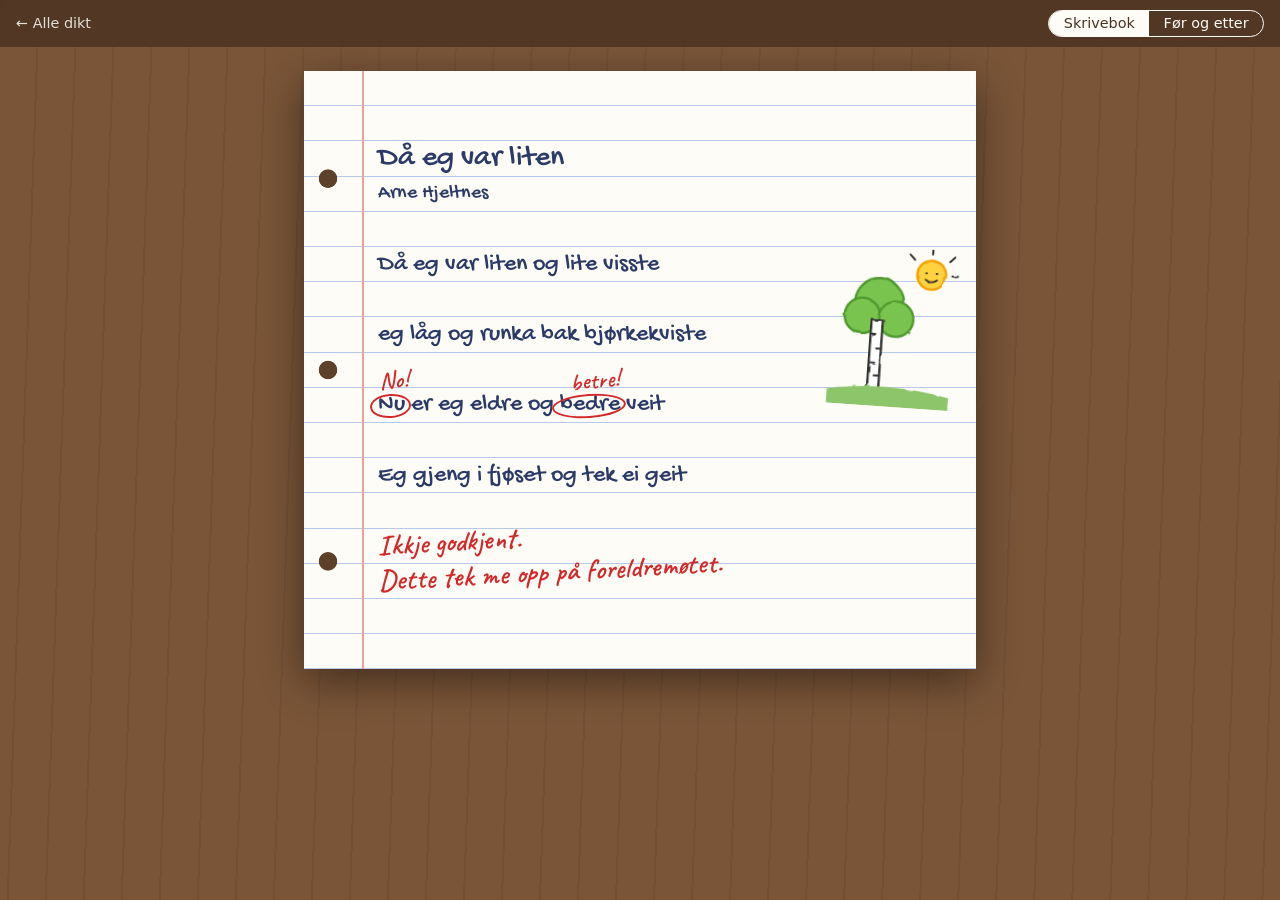
==== dikt/da-eg-var-liten/index.html @ f1be2819 "Alle dikt i ein smekk!" ====
<!doctype html>
<html lang="nn" data-visning="skrivebok">
<head>
  <meta charset="utf-8">
  <meta name="viewport" content="width=device-width, initial-scale=1">
  <title>Då eg var liten og lite visste... – Arne Hjeltnes</title>
  <link rel="preconnect" href="https://fonts.googleapis.com">
  <link rel="preconnect" href="https://fonts.gstatic.com" crossorigin>
  <link href="https://fonts.googleapis.com/css2?family=Caveat:wght@600&family=Gochi+Hand&family=Zilla+Slab:wght@400;700&display=swap" rel="stylesheet">
  <link rel="stylesheet" href="style.css">
  <script>
    document.documentElement.classList.add("js");
    try {
      if (localStorage.getItem("liten-visning") === "glidar") document.documentElement.dataset.visning = "glidar";
    } catch {}
  </script>
  <script src="script.js" defer></script>
</head>
<body>
  <nav class="topplinje">
    <a class="tilbake" href="../../">← Alle dikt</a>
    <div class="veljar" role="group" aria-label="Visning">
      <button type="button" data-vel="skrivebok" aria-pressed="true">Skrivebok</button>
      <button type="button" data-vel="glidar" aria-pressed="false">Før og etter</button>
    </div>
  </nav>

  <main class="ark">
    <header class="hovud">
      <h1>Då eg var liten</h1>
      <p class="forfatter">Arne Hjeltnes</p>
    </header>

    <!-- Barneteikning i margen på skrivebokssida -->
    <svg class="krusedull" viewBox="0 0 160 200" aria-hidden="true">
      <defs>
        <filter id="fargeblyant-liten">
          <feTurbulence type="fractalNoise" baseFrequency="0.06" numOctaves="2" seed="2" result="stoy"/>
          <feDisplacementMap in="SourceGraphic" in2="stoy" scale="3"/>
        </filter>
      </defs>
      <g filter="url(#fargeblyant-liten)">
        <circle class="dull-sol" cx="125" cy="32" r="18"/>
        <path class="dull-strek" d="M125 6 V0 M147 14 L153 8 M151 32 H158 M103 14 L97 8"/>
        <path class="dull-strek" d="M118 30 h1 M131 30 h1 M118 38 Q125 44 132 38"/>
        <circle class="dull-krone" cx="62" cy="70" r="30"/>
        <circle class="dull-krone" cx="42" cy="88" r="22"/>
        <circle class="dull-krone" cx="84" cy="90" r="22"/>
        <rect class="dull-stamme" x="54" y="92" width="14" height="88"/>
        <path class="dull-strek" d="M54 110 h6 M62 128 h6 M54 146 h7 M61 162 h7"/>
        <path class="dull-gras" d="M4 182 Q 80 168 156 184 L156 200 L4 200 Z"/>
      </g>
    </svg>

    <div class="scene" style="--pos: 100%">
      <div class="panel panel-da">
        <svg class="bilete" viewBox="0 0 800 500" preserveAspectRatio="xMidYMid slice" aria-hidden="true">
          <defs>
            <filter id="fargeblyant">
              <feTurbulence type="fractalNoise" baseFrequency="0.035" numOctaves="2" seed="4" result="stoy"/>
              <feDisplacementMap in="SourceGraphic" in2="stoy" scale="6"/>
            </filter>
          </defs>
          <rect width="800" height="500" fill="#fffdf4"/>
          <g filter="url(#fargeblyant)">
            <rect class="da-himmel" x="-10" y="-10" width="820" height="390"/>
            <circle class="dull-sol" cx="560" cy="90" r="46"/>
            <path class="dull-strek tjukk" d="M560 22 V4 M614 44 L630 28 M626 92 H646 M506 44 L490 28 M614 140 L630 156 M506 140 L490 156"/>
            <path class="dull-strek tjukk" d="M544 84 h2 M574 84 h2 M542 104 Q560 120 578 104"/>
            <path class="da-sky" d="M120 360 q-30 0 -30 -26 q0 -26 30 -24 q10 -26 40 -16 q30 -14 46 14 q30 2 26 30 q-4 22 -30 22 Z" transform="translate(500 -240)"/>
            <path class="dull-gras" d="M-10 380 Q 200 330 420 370 T 820 360 L 820 510 L -10 510 Z"/>

            <rect class="dull-stamme" x="318" y="200" width="24" height="190"/>
            <path class="dull-strek tjukk" d="M318 230 h10 M332 262 h10 M318 300 h12 M330 336 h12"/>
            <circle class="dull-krone" cx="330" cy="170" r="62"/>
            <circle class="dull-krone" cx="286" cy="208" r="40"/>
            <circle class="dull-krone" cx="376" cy="206" r="42"/>

            <rect class="dull-stamme" x="458" y="230" width="20" height="160"/>
            <path class="dull-strek tjukk" d="M458 262 h9 M469 296 h9 M458 330 h10"/>
            <circle class="dull-krone" cx="468" cy="206" r="50"/>
            <circle class="dull-krone" cx="434" cy="236" r="32"/>
            <circle class="dull-krone" cx="504" cy="234" r="34"/>

            <!-- Bjørkekvistar -->
            <circle class="da-busk" cx="190" cy="390" r="44"/>
            <circle class="da-busk" cx="240" cy="380" r="36"/>
            <circle class="da-busk" cx="150" cy="404" r="30"/>

            <circle class="da-blom" cx="420" cy="430" r="8"/>
            <circle class="da-blom" cx="560" cy="414" r="8"/>
            <circle class="da-blom gul" cx="620" cy="446" r="8"/>
            <circle class="da-blom gul" cx="90" cy="452" r="8"/>
          </g>
        </svg>
        <p class="del del-da">
          <span class="linje">Då eg var liten og lite visste</span>
          <span class="linje">eg låg og runka bak bjørkekviste</span>
        </p>
      </div>

      <div class="panel panel-no">
        <svg class="bilete" viewBox="0 0 800 500" preserveAspectRatio="xMidYMid slice" aria-hidden="true">
          <defs>
            <linearGradient id="kveldshimmel" x1="0" y1="0" x2="0" y2="1">
              <stop offset="0" stop-color="#1f1733"/>
              <stop offset="0.5" stop-color="#6b3355"/>
              <stop offset="0.78" stop-color="#d9784f"/>
            </linearGradient>
          </defs>
          <rect width="800" height="500" fill="url(#kveldshimmel)"/>
          <circle cx="620" cy="80" r="22" fill="#f6ecd2"/>
          <g class="stjerner">
            <circle cx="120" cy="50" r="1.6"/>
            <circle cx="220" cy="100" r="1.2"/>
            <circle cx="460" cy="40" r="1.4"/>
            <circle cx="700" cy="140" r="1.2"/>
            <circle cx="340" cy="70" r="1"/>
          </g>
          <path d="M0 380 Q 300 350 800 372 L800 500 L0 500 Z" fill="#26301e"/>

          <!-- Fjøset -->
          <path d="M240 250 L380 160 L520 250 Z" fill="#2e2a2a"/>
          <rect x="256" y="248" width="248" height="140" fill="#9e2b25"/>
          <path d="M256 248 H504" stroke="#f2ede4" stroke-width="5"/>
          <rect x="366" y="194" width="28" height="26" fill="#f2ede4"/>
          <rect x="370" y="198" width="20" height="18" fill="#f3c46b"/>
          <rect x="430" y="280" width="44" height="34" fill="#f3c46b" stroke="#f2ede4" stroke-width="4"/>
          <!-- Fjøsdøra, halvopen -->
          <rect x="290" y="290" width="70" height="98" fill="#1b1414"/>
          <rect x="360" y="290" width="40" height="98" fill="#9e2b25" stroke="#f2ede4" stroke-width="4"/>
          <path d="M360 290 L400 388 M400 290 L360 388" stroke="#f2ede4" stroke-width="4"/>

          <!-- Geita som kikar ut -->
          <g class="geit">
            <path class="geit-horn" d="M318 322 Q 306 296 296 300 M334 322 Q 340 296 352 298"/>
            <ellipse class="geit-ore" cx="304" cy="334" rx="12" ry="5" transform="rotate(20 304 334)"/>
            <ellipse class="geit-ore" cx="350" cy="334" rx="12" ry="5" transform="rotate(-20 350 334)"/>
            <ellipse class="geit-hovud" cx="327" cy="345" rx="20" ry="26"/>
            <g class="geit-auge">
              <ellipse cx="319" cy="340" rx="3.4" ry="4"/>
              <ellipse cx="335" cy="340" rx="3.4" ry="4"/>
            </g>
            <path class="geit-skjegg" d="M321 368 L327 388 L333 368 Z"/>
          </g>

          <!-- Gjerde -->
          <path d="M560 360 V400 M610 362 V402 M660 364 V404 M710 366 V406 M760 368 V408 M550 372 H780 M550 390 H780" stroke="#4a3a2a" stroke-width="6" stroke-linecap="round"/>
        </svg>
        <p class="del del-no">
          <span class="linje"><span class="rett" data-rett="No!">Nu</span> er eg eldre og <span class="rett" data-rett="betre!">bedre</span> veit</span>
          <span class="linje">Eg gjeng i fjøset og tek ei geit</span>
        </p>
      </div>

      <div class="skiljeline" aria-hidden="true"></div>
      <button type="button" class="handtak" role="slider" aria-label="Dra mellom då og no" aria-valuemin="0" aria-valuemax="100" aria-valuenow="100">
        <span aria-hidden="true">⟷</span>
      </button>
    </div>

    <!-- Læraren sin dom (skrivebok) -->
    <p class="karakter">Ikkje godkjent.<br>Dette tek me opp på foreldremøtet.</p>
  </main>
</body>
</html>
---- dikt/da-eg-var-liten/style.css ----
/* Då eg var liten og lite visste... – to visningar av same dikt:
   [data-visning="skrivebok"]  Skulebok med lærarretting i raudt (standard)
   [data-visning="glidar"]     Før og etter: dra mellom bjørkeskogen og fjøset */

:root {
  --rad: 2.2rem;           /* avstand mellom linjene i skriveboka */
  --blyant: #2b3a67;
  --raudpenn: #d12a2a;

  --barn: "Gochi Hand", "Comic Sans MS", cursive;
  --laerar: "Caveat", cursive;
  --slab: "Zilla Slab", Georgia, serif;
  --ui: system-ui, sans-serif;
}

*,
*::before,
*::after {
  box-sizing: border-box;
}

body {
  margin: 0;
  min-height: 100vh;
  overflow-x: hidden;
}

/* ---------- Topplinja (felles) ---------- */

.topplinje {
  position: sticky;
  top: 0;
  z-index: 10;
  display: flex;
  flex-wrap: wrap;
  gap: 0.5rem 1rem;
  align-items: center;
  justify-content: space-between;
  padding: 0.6rem 1rem;
  font-family: var(--ui);
  font-size: 0.9rem;
  backdrop-filter: blur(6px);
}

.tilbake {
  color: inherit;
  text-decoration: none;
  opacity: 0.85;
}

.tilbake:hover {
  opacity: 1;
}

.veljar {
  display: flex;
  border: 1px solid currentColor;
  border-radius: 999px;
  overflow: hidden;
}

.veljar button {
  font: inherit;
  padding: 0.3rem 0.9rem;
  border: 0;
  background: transparent;
  color: inherit;
  cursor: pointer;
}

.veljar button[aria-pressed="true"] {
  color: var(--knapp-aktiv-tekst);
  background: var(--knapp-aktiv);
}

.tilbake:focus-visible,
.veljar button:focus-visible,
.handtak:focus-visible {
  outline: 3px solid currentColor;
  outline-offset: 2px;
}

/* ---------- Felles ---------- */

.del {
  margin: 0;
}

.linje {
  display: block;
}

/* Det som berre høyrer til den eine visninga */
[data-visning="skrivebok"] .bilete,
[data-visning="skrivebok"] .skiljeline,
[data-visning="skrivebok"] .handtak,
[data-visning="glidar"] .krusedull,
[data-visning="glidar"] .karakter {
  display: none;
}

/* Fargeblyant-teikningane */
.dull-sol { fill: #ffd23f; stroke: #f4a300; stroke-width: 3; }
.dull-strek { fill: none; stroke: #333; stroke-width: 2.5; stroke-linecap: round; }
.dull-strek.tjukk { stroke-width: 5; }
.dull-krone { fill: #79c34f; stroke: #4f9a2f; stroke-width: 3; }
.dull-stamme { fill: #fff; stroke: #333; stroke-width: 3; }
.dull-gras { fill: #8cc56b; }
.da-himmel { fill: #bfe2f6; }
.da-sky { fill: #fff; stroke: #9cc7dd; stroke-width: 3; }
.da-busk { fill: #5aa83c; stroke: #3f8a26; stroke-width: 3; }
.da-blom { fill: #e84a6f; }
.da-blom.gul { fill: #ffd23f; }

/* =========================================================
   1. SKRIVEBOK
   ========================================================= */

[data-visning="skrivebok"] {
  --knapp-aktiv: #fdfcf6;
  --knapp-aktiv-tekst: #4a3322;
  background:
    repeating-linear-gradient(92deg, rgba(0, 0, 0, 0.06) 0 2px, transparent 2px 38px),
    #7a5538;
  color: var(--blyant);
}

[data-visning="skrivebok"] .topplinje {
  background: rgba(74, 51, 34, 0.85);
  color: #fdfcf6;
}

[data-visning="skrivebok"] .ark {
  position: relative;
  margin: 1.5rem max(0.5rem, (100% - 42rem) / 2) 3rem;
  padding: calc(var(--rad) * 2) 1.25rem calc(var(--rad) * 2) 4.6rem;
  background:
    /* hol for ringpermen */
    radial-gradient(circle at 1.5rem 18%, #5e412b 0 0.55rem, transparent 0.6rem),
    radial-gradient(circle at 1.5rem 50%, #5e412b 0 0.55rem, transparent 0.6rem),
    radial-gradient(circle at 1.5rem 82%, #5e412b 0 0.55rem, transparent 0.6rem),
    /* raud marglinje */
    linear-gradient(to right, transparent 3.6rem, #e8a0a0 3.6rem calc(3.6rem + 2px), transparent calc(3.6rem + 2px)),
    /* blå linjer */
    repeating-linear-gradient(to bottom, transparent 0 calc(var(--rad) - 1px), #b7c9e8 calc(var(--rad) - 1px) var(--rad)),
    #fdfcf6;
  box-shadow: 0 12px 40px rgba(0, 0, 0, 0.45);
  font-family: var(--barn);
  font-size: 1.5rem;
  line-height: var(--rad);
}

[data-visning="skrivebok"] h1 {
  margin: 0;
  font-size: 1.9rem;
  font-weight: 400;
  line-height: var(--rad);
}

[data-visning="skrivebok"] .forfatter {
  margin: 0 0 var(--rad);
  font-size: 1.25rem;
}

.krusedull {
  float: right;
  width: 8rem;
  margin: 0 0 0 0.75rem;
  transform: rotate(4deg);
}

[data-visning="skrivebok"] .scene {
  position: static;
}

[data-visning="skrivebok"] .panel {
  display: contents;
}

/* Skriv på annakvar linje – då er det plass til rettingane */
[data-visning="skrivebok"] .linje {
  margin-bottom: var(--rad);
}

/* Læraren ringar inn bokmålsorda og skriv rett form over */
[data-visning="skrivebok"] .rett {
  --forseinking: 2.5s;
  position: relative;
}

[data-visning="skrivebok"] .rett:nth-child(2) {
  --forseinking: 3.6s;
}

[data-visning="skrivebok"] .rett::before {
  content: "";
  position: absolute;
  inset: 0.15em -0.3em 0.05em;
  border: 2px solid var(--raudpenn);
  border-radius: 50%;
  transform: rotate(-4deg);
  animation: ring 0.6s ease-out var(--forseinking) both;
}

[data-visning="skrivebok"] .rett::after {
  content: attr(data-rett);
  position: absolute;
  left: 50%;
  bottom: 95%;
  transform: translateX(-40%) rotate(-6deg);
  color: var(--raudpenn);
  font-family: var(--laerar);
  font-weight: 600;
  font-size: 1.5rem;
  line-height: 1;
  white-space: nowrap;
  animation: skriv 0.5s ease calc(var(--forseinking) + 0.5s) both;
}

.karakter {
  clear: both;
  margin: 0;
  color: var(--raudpenn);
  font-family: var(--laerar);
  font-weight: 600;
  font-size: 1.8rem;
  line-height: var(--rad);
  transform: rotate(-3deg);
  transform-origin: left center;
  animation: skriv 0.8s ease 5.2s both;
}

@media (max-width: 560px) {
  [data-visning="skrivebok"] .ark {
    padding-left: 3.6rem;
    font-size: 1.3rem;
    background:
      linear-gradient(to right, transparent 2.8rem, #e8a0a0 2.8rem calc(2.8rem + 2px), transparent calc(2.8rem + 2px)),
      repeating-linear-gradient(to bottom, transparent 0 calc(var(--rad) - 1px), #b7c9e8 calc(var(--rad) - 1px) var(--rad)),
      #fdfcf6;
  }

  .krusedull {
    width: 5.5rem;
  }
}

/* =========================================================
   2. FØR OG ETTER
   ========================================================= */

[data-visning="glidar"] {
  --knapp-aktiv: #fff7ec;
  --knapp-aktiv-tekst: #1b1a22;
  background: #1b1a22;
  color: #fff7ec;
}

[data-visning="glidar"] .topplinje {
  background: rgba(27, 26, 34, 0.85);
}

[data-visning="glidar"] .ark {
  max-width: 64rem;
  margin: 0 auto;
  padding: 1rem 1rem 2.5rem;
}

[data-visning="glidar"] .hovud {
  text-align: center;
}

[data-visning="glidar"] h1 {
  margin: 0;
  font-family: var(--slab);
  font-weight: 700;
  font-size: clamp(1.5rem, 5vw, 2.4rem);
  line-height: 1.15;
}

[data-visning="glidar"] .forfatter {
  margin: 0.3rem 0 1rem;
  font-family: var(--slab);
  font-style: italic;
  opacity: 0.7;
}

[data-visning="glidar"] .scene {
  position: relative;
  height: min(76vh, 40rem);
  min-height: 360px;
  overflow: hidden;
  border-radius: 14px;
  box-shadow: 0 14px 40px rgba(0, 0, 0, 0.5);
  user-select: none;
  cursor: ew-resize;
}

[data-visning="glidar"] .panel {
  position: absolute;
  inset: 0;
}

.bilete {
  display: block;
  width: 100%;
  height: 100%;
}

/* «Då» ligg øvst og blir klipt bort etter kvart som ein drar */
[data-visning="glidar"] .panel-da {
  z-index: 2;
  clip-path: inset(0 calc(100% - var(--pos)) 0 0);
}

[data-visning="glidar"] .del {
  position: absolute;
  max-width: 44%;
  font-size: clamp(1.15rem, 2.6vw, 1.9rem);
  line-height: 1.35;
}

[data-visning="glidar"] .del-da {
  top: 6%;
  left: 5%;
  padding: 0.4em 0.7em;
  border-radius: 10px;
  background: rgba(255, 253, 244, 0.8);
  color: var(--blyant);
  font-family: var(--barn);
  transform: rotate(-2deg);
}

[data-visning="glidar"] .del-no {
  right: 5%;
  bottom: 8%;
  text-align: right;
  color: #fff7ec;
  font-family: var(--slab);
  font-weight: 700;
  text-shadow: 0 2px 12px rgba(0, 0, 0, 0.7);
}

.skiljeline {
  position: absolute;
  z-index: 3;
  top: 0;
  bottom: 0;
  left: var(--pos);
  width: 3px;
  transform: translateX(-50%);
  background: #fff;
  box-shadow: 0 0 10px rgba(0, 0, 0, 0.5);
  pointer-events: none;
}

.handtak {
  position: absolute;
  z-index: 4;
  top: 50%;
  left: clamp(28px, var(--pos), 100% - 28px);
  width: 56px;
  height: 56px;
  transform: translate(-50%, -50%);
  border: 0;
  border-radius: 50%;
  background: #fff;
  color: #1b1a22;
  font-size: 1.6rem;
  line-height: 1;
  box-shadow: 0 4px 16px rgba(0, 0, 0, 0.45);
  cursor: grab;
  touch-action: none;
  animation: puls 1.6s ease-in-out infinite;
}

.handtak:active {
  cursor: grabbing;
}

.handtak span {
  display: inline-block;
}

/* Pulsen stoppar når nokon har teke i handtaket */
.brukt .handtak {
  animation: none;
}

/* Geita */
.geit-horn { fill: none; stroke: #8a7d6b; stroke-width: 5; stroke-linecap: round; }
.geit-ore,
.geit-skjegg { fill: #d8d0c2; }
.geit-hovud { fill: #ece7dd; }
.geit-auge { fill: #222; }
.stjerner { fill: #fff; opacity: 0.8; }

.geit {
  animation: kikk 7s ease-in-out infinite;
}

.geit-auge ellipse {
  transform-box: fill-box;
  transform-origin: center;
  animation: blunk 4s infinite;
}

/* Smal skjerm: glidaren går loddrett, «då» øvst og «no» nedst */
@media (max-width: 640px) {
  [data-visning="glidar"] .scene {
    height: min(78vh, 44rem);
    cursor: ns-resize;
  }

  [data-visning="glidar"] .panel-da {
    clip-path: inset(0 0 calc(100% - var(--pos)) 0);
  }

  [data-visning="glidar"] .del {
    max-width: none;
    left: 5%;
    right: 5%;
  }

  [data-visning="glidar"] .del-da {
    top: 4%;
  }

  [data-visning="glidar"] .del-no {
    bottom: 5%;
  }

  .skiljeline {
    top: var(--pos);
    bottom: auto;
    left: 0;
    right: 0;
    width: auto;
    height: 3px;
    transform: translateY(-50%);
  }

  .handtak {
    top: clamp(28px, var(--pos), 100% - 28px);
    left: 50%;
  }

  .handtak span {
    transform: rotate(90deg);
  }
}

/* =========================================================
   Animasjonar
   ========================================================= */

@keyframes ring {
  from { clip-path: inset(0 100% 0 0); }
  to { clip-path: inset(0 0 0 0); }
}

@keyframes skriv {
  from { opacity: 0; }
}

@keyframes puls {
  50% { box-shadow: 0 0 0 12px rgba(255, 255, 255, 0.25), 0 4px 16px rgba(0, 0, 0, 0.45); }
}

@keyframes kikk {
  0%, 100% { transform: translateX(-12px); }
  20%, 75% { transform: translateX(0); }
}

@keyframes blunk {
  0%, 90%, 100% { transform: scaleY(1); }
  94% { transform: scaleY(0.1); }
}

@media (prefers-reduced-motion: reduce) {
  *,
  *::before,
  *::after {
    animation: none !important;
    transition: none !important;
  }
}
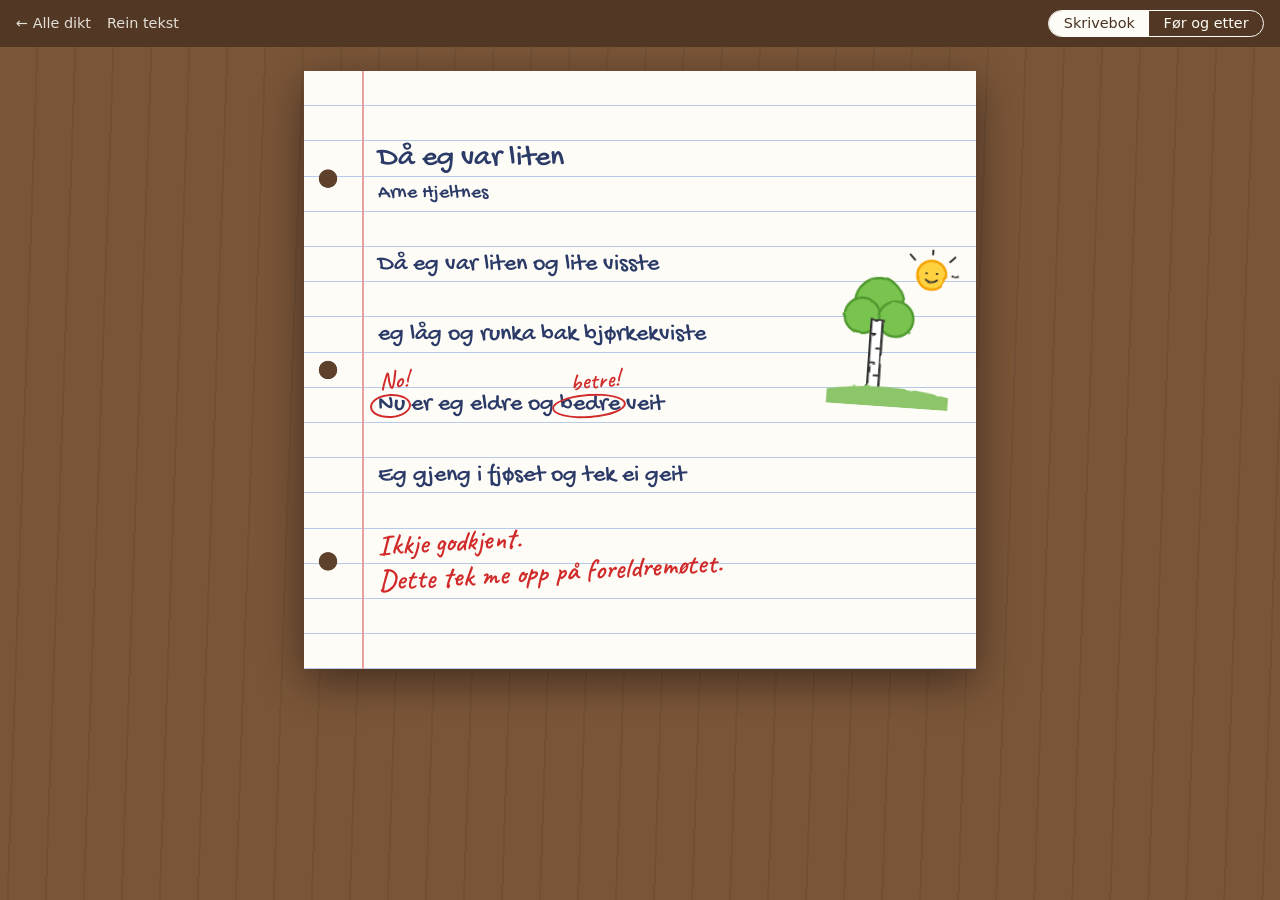
==== commit 782f2f67: "Moglegheit for rein tekstvisning" ====
--- a/dikt/da-eg-var-liten/index.html
+++ b/dikt/da-eg-var-liten/index.html
@@ -18,7 +18,10 @@
 </head>
 <body>
   <nav class="topplinje">
-    <a class="tilbake" href="../../">← Alle dikt</a>
+    <div class="lenkjer">
+      <a class="tilbake" href="../../">← Alle dikt</a>
+      <a class="tilbake" href="../../les/#da-eg-var-liten">Rein tekst</a>
+    </div>
     <div class="veljar" role="group" aria-label="Visning">
       <button type="button" data-vel="skrivebok" aria-pressed="true">Skrivebok</button>
       <button type="button" data-vel="glidar" aria-pressed="false">Før og etter</button>
@@ -52,7 +55,7 @@
       </g>
     </svg>
 
-    <div class="scene" style="--pos: 100%">
+    <div data-strofe class="scene" style="--pos: 100%">
       <div class="panel panel-da">
         <svg class="bilete" viewBox="0 0 800 500" preserveAspectRatio="xMidYMid slice" aria-hidden="true">
           <defs>
@@ -94,8 +97,8 @@
           </g>
         </svg>
         <p class="del del-da">
-          <span class="linje">Då eg var liten og lite visste</span>
-          <span class="linje">eg låg og runka bak bjørkekviste</span>
+          <span data-linje class="linje">Då eg var liten og lite visste</span>
+          <span data-linje class="linje">eg låg og runka bak bjørkekviste</span>
         </p>
       </div>
 
@@ -148,8 +151,8 @@
           <path d="M560 360 V400 M610 362 V402 M660 364 V404 M710 366 V406 M760 368 V408 M550 372 H780 M550 390 H780" stroke="#4a3a2a" stroke-width="6" stroke-linecap="round"/>
         </svg>
         <p class="del del-no">
-          <span class="linje"><span class="rett" data-rett="No!">Nu</span> er eg eldre og <span class="rett" data-rett="betre!">bedre</span> veit</span>
-          <span class="linje">Eg gjeng i fjøset og tek ei geit</span>
+          <span data-linje class="linje"><span class="rett" data-rett="No!">Nu</span> er eg eldre og <span class="rett" data-rett="betre!">bedre</span> veit</span>
+          <span data-linje class="linje">Eg gjeng i fjøset og tek ei geit</span>
         </p>
       </div>
 
--- a/dikt/da-eg-var-liten/style.css
+++ b/dikt/da-eg-var-liten/style.css
@@ -485,3 +485,9 @@
     transition: none !important;
   }
 }
+
+/* Lenkjene «Alle dikt» og «Rein tekst» side om side */
+.lenkjer {
+  display: flex;
+  gap: 1rem;
+}
